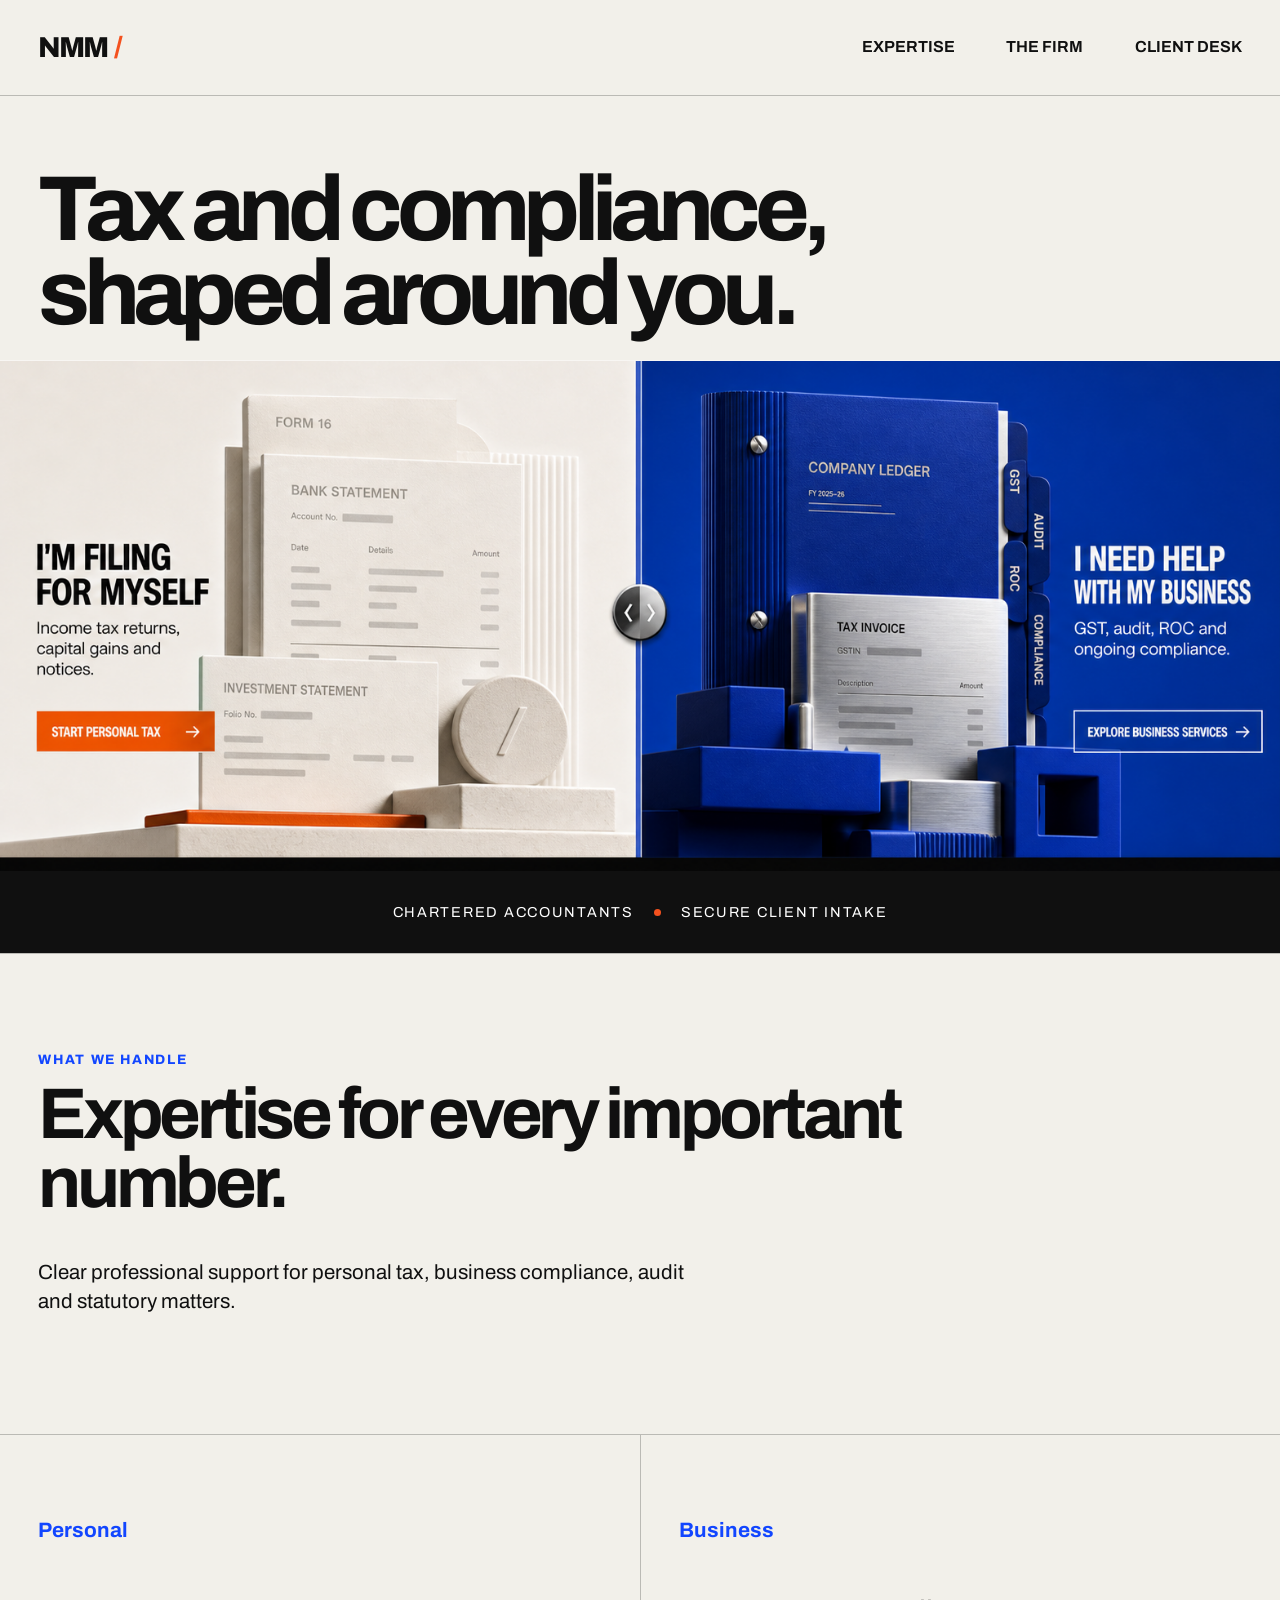
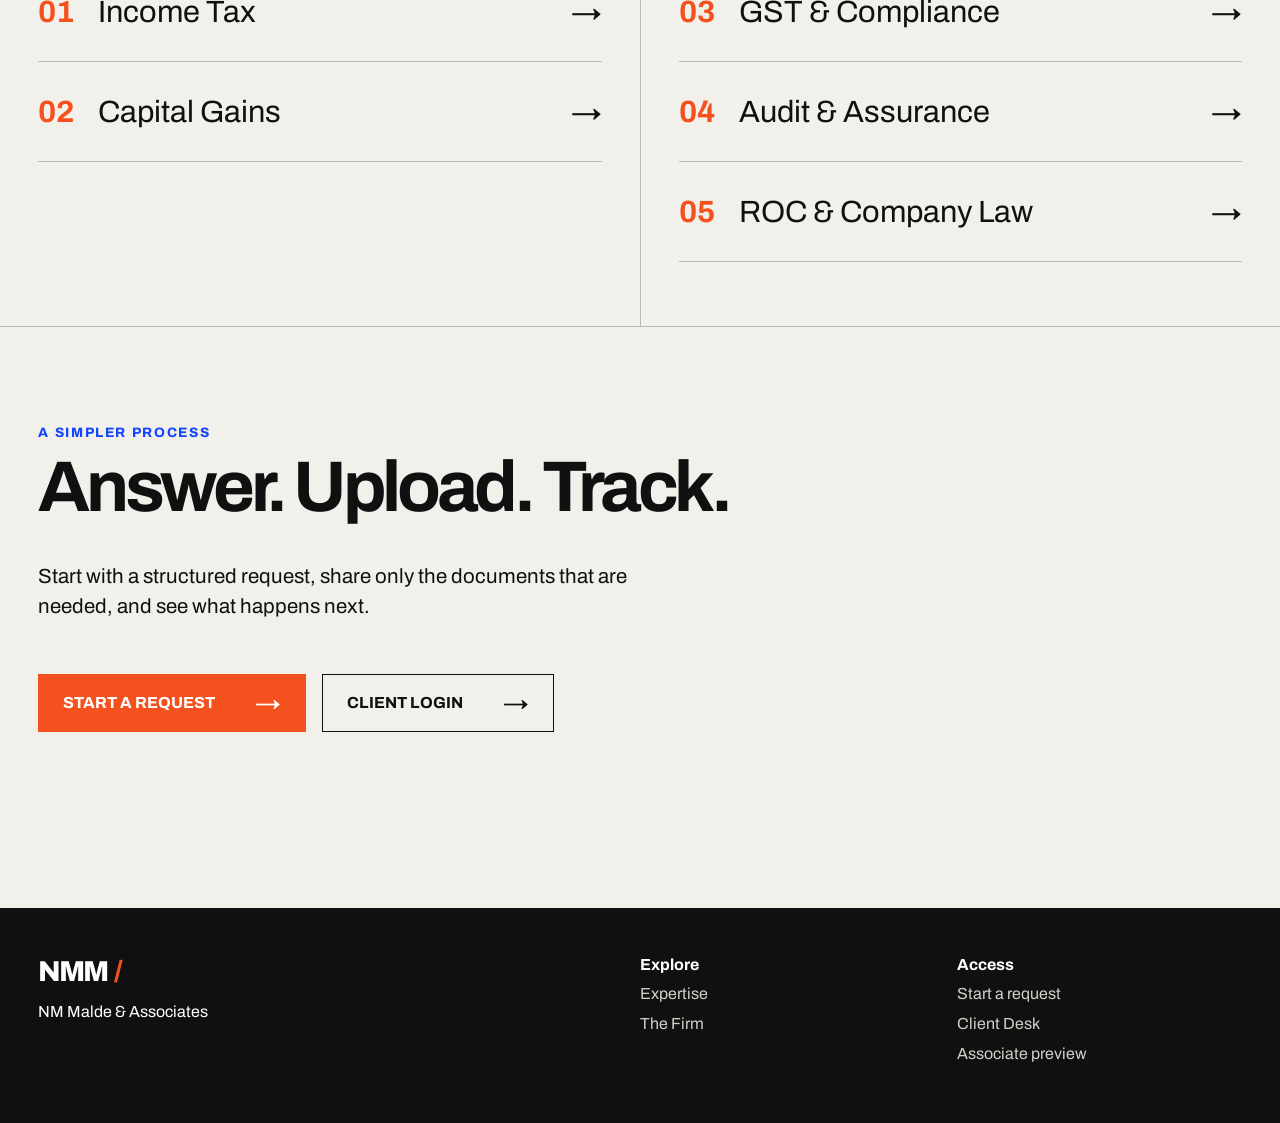
==== index.html @ 2789ce3d "Build NMM Associates preview site Committed-By-Agent: codex Co-authored-by: codex <noreply@openai.co" ====
<!doctype html>
<html lang="en">
<head>
  <meta charset="utf-8">
  <meta name="viewport" content="width=device-width,initial-scale=1">
  <meta name="description" content="NM Malde & Associates — tax, audit and compliance support with a secure client desk.">
  <title>NM Malde & Associates</title>
  <link rel="stylesheet" href="styles.css">
</head>
<body>
  <main class="shell">
    <header class="site-header">
      <a class="brand" href="index.html" aria-label="NM Malde and Associates home">NMM <span>/</span></a>
      <button class="menu-button" aria-expanded="false" aria-label="Open navigation">MENU</button>
      <nav class="nav" aria-label="Main navigation">
        <a href="expertise.html">EXPERTISE</a><a href="firm.html">THE FIRM</a><a href="client-desk.html">CLIENT DESK</a>
      </nav>
    </header>
    <section class="hero-copy">
      <h1 class="display">Tax and compliance,<br>shaped around you.</h1>
    </section>
    <div class="hero-art" aria-label="Choose personal tax or business services">
      <img src="assets/nmm-home-concept.png" alt="Personal tax documents and a business compliance ledger">
      <a class="hero-hotspot personal" href="request.html?for=personal" aria-label="Start personal tax request"></a>
      <a class="hero-hotspot business" href="expertise.html#business" aria-label="Explore business services"></a>
    </div>
    <div class="trust-strip"><span>Chartered Accountants</span><span class="trust-dot"></span><span>Secure client intake</span></div>
    <section class="section">
      <span class="section-kicker">What we handle</span>
      <h2 class="section-title">Expertise for every important number.</h2>
      <p class="intro">Clear professional support for personal tax, business compliance, audit and statutory matters.</p>
    </section>
    <section class="home-services">
      <div class="service-group"><h3>Personal</h3>
        <a class="service-link" href="income-tax.html"><span class="num">01</span><span>Income Tax</span><span>→</span></a>
        <a class="service-link" href="income-tax.html#capital-gains"><span class="num">02</span><span>Capital Gains</span><span>→</span></a>
      </div>
      <div class="service-group" id="business"><h3>Business</h3>
        <a class="service-link" href="expertise.html#business"><span class="num">03</span><span>GST & Compliance</span><span>→</span></a>
        <a class="service-link" href="expertise.html#business"><span class="num">04</span><span>Audit & Assurance</span><span>→</span></a>
        <a class="service-link" href="expertise.html#business"><span class="num">05</span><span>ROC & Company Law</span><span>→</span></a>
      </div>
    </section>
    <section class="section">
      <span class="section-kicker">A simpler process</span>
      <h2 class="section-title">Answer. Upload. Track.</h2>
      <p class="intro">Start with a structured request, share only the documents that are needed, and see what happens next.</p>
      <div class="actions"><a class="cta" href="request.html">Start a request <span class="arrow">→</span></a><a class="cta-outline" href="client-desk.html">Client login <span class="arrow">→</span></a></div>
    </section>
    <footer class="footer">
      <div><div class="brand">NMM <span>/</span></div><p>NM Malde & Associates</p></div>
      <div><strong>Explore</strong><a href="expertise.html">Expertise</a><a href="firm.html">The Firm</a></div>
      <div><strong>Access</strong><a href="request.html">Start a request</a><a href="client-desk.html">Client Desk</a><a href="associate.html">Associate preview</a></div>
    </footer>
  </main>
  <script src="script.js"></script>
</body>
</html>
---- styles.css ----
@import url('https://fonts.googleapis.com/css2?family=Archivo:wdth,wght@75..125,100..900&display=swap');

:root {
  --paper: #f2f0ea;
  --ink: #101010;
  --blue: #1246ff;
  --orange: #f4511e;
  --muted: #706f6b;
  --line: rgba(16, 16, 16, 0.24);
  --green: #168a53;
  --max: 1536px;
}

* { box-sizing: border-box; }
html { scroll-behavior: smooth; }
body {
  margin: 0;
  background: var(--paper);
  color: var(--ink);
  font-family: "Archivo", "Helvetica Neue", Arial, sans-serif;
  font-variation-settings: "wdth" 100;
}
a { color: inherit; text-decoration: none; }
button, input, textarea, select { font: inherit; }
button, a { -webkit-tap-highlight-color: transparent; }

.shell { width: min(100%, var(--max)); margin: 0 auto; }
.site-header {
  height: 96px;
  display: flex;
  align-items: center;
  justify-content: space-between;
  padding: 0 3%;
  border-bottom: 1px solid var(--line);
}
.brand {
  font-size: clamp(1.5rem, 2.25vw, 2.25rem);
  font-weight: 800;
  letter-spacing: -0.07em;
}
.brand span { color: var(--orange); margin-left: .12em; }
.nav { display: flex; align-items: center; gap: clamp(1.4rem, 4vw, 4rem); font-weight: 650; }
.nav a { padding: .5rem 0; border-bottom: 3px solid transparent; }
.nav a:hover, .nav a[aria-current="page"] { color: var(--orange); border-color: var(--orange); }
.menu-button { display: none; background: none; border: 0; font-weight: 750; }

.hero-copy { padding: 4.5rem 3% 1.5rem; }
.display {
  margin: 0;
  font-size: clamp(3.4rem, 7.2vw, 7rem);
  line-height: .91;
  letter-spacing: -.072em;
  font-weight: 730;
  max-width: 1180px;
}
.hero-art {
  position: relative;
  width: 100%;
  aspect-ratio: 1536 / 614;
  overflow: hidden;
  border-top: 1px solid rgba(255,255,255,.6);
  background: #eeeae2;
}
.hero-art img { position: absolute; width: 100%; height: auto; top: -50.45%; left: 0; }
.hero-hotspot { position: absolute; z-index: 2; top: 0; bottom: 0; width: 50%; }
.hero-hotspot.personal { left: 0; }
.hero-hotspot.business { right: 0; }
.hero-hotspot:focus-visible { outline: 5px solid var(--orange); outline-offset: -8px; }
.trust-strip {
  min-height: 82px;
  background: var(--ink);
  color: white;
  display: flex;
  align-items: center;
  justify-content: center;
  gap: 1.25rem;
  padding: 1rem 3%;
  letter-spacing: .12em;
  text-transform: uppercase;
  font-size: .9rem;
}
.trust-dot { width: 7px; height: 7px; border-radius: 50%; background: var(--orange); }

.section { padding: 6rem 3%; border-top: 1px solid var(--line); }
.section-kicker { color: var(--blue); font-size: .85rem; letter-spacing: .12em; text-transform: uppercase; font-weight: 750; }
.section-title {
  font-size: clamp(2.75rem, 5.6vw, 5.8rem);
  line-height: .96;
  letter-spacing: -.06em;
  margin: .8rem 0 2.5rem;
  max-width: 1000px;
}
.intro { font-size: clamp(1.1rem, 1.6vw, 1.45rem); line-height: 1.45; max-width: 650px; }
.cta, .cta-outline {
  min-height: 58px;
  display: inline-flex;
  align-items: center;
  justify-content: space-between;
  gap: 2.5rem;
  padding: 0 1.5rem;
  border: 1px solid var(--ink);
  font-weight: 720;
  text-transform: uppercase;
  cursor: pointer;
  background: transparent;
}
.cta { color: white; background: var(--orange); border-color: var(--orange); }
.cta.blue { background: var(--blue); border-color: var(--blue); }
.cta:hover, .cta-outline:hover { transform: translateY(-2px); box-shadow: 0 5px 0 var(--ink); }
.arrow { font-size: 1.6em; font-weight: 400; }

.home-services { display: grid; grid-template-columns: 1fr 1fr; border-top: 1px solid var(--line); }
.service-group { padding: 4rem 3vw; }
.service-group + .service-group { border-left: 1px solid var(--line); }
.service-group h3 { color: var(--blue); font-size: 1.3rem; }
.service-link {
  display: grid;
  grid-template-columns: 60px 1fr auto;
  align-items: center;
  min-height: 100px;
  border-bottom: 1px solid var(--line);
  font-size: clamp(1.3rem, 2.4vw, 2.35rem);
}
.service-link .num { color: var(--orange); font-weight: 700; }
.service-link:hover { color: var(--blue); padding-left: .4rem; }

.page-main { padding: 4.5rem 3% 0; }
.page-heading {
  margin: 0 0 3.5rem;
  font-size: clamp(3.2rem, 6.2vw, 6rem);
  line-height: .94;
  letter-spacing: -.065em;
  max-width: 1050px;
}
.split { display: grid; grid-template-columns: 1fr 1fr; border-top: 1px solid var(--line); }
.split > * { padding: 3.3rem 3%; }
.split > * + * { border-left: 1px solid var(--line); }
.split h2 { color: var(--blue); font-size: 1.4rem; }
.page-service-row {
  min-height: 118px;
  display: grid;
  grid-template-columns: 72px 1fr auto;
  align-items: center;
  border-bottom: 1px solid var(--line);
  font-size: clamp(1.25rem, 2.1vw, 2rem);
}
.page-service-row .num { color: var(--orange); font-weight: 700; }
.page-service-row .view { color: var(--blue); font-size: .9rem; font-weight: 700; }

.detail-grid { display: grid; grid-template-columns: 2fr 1fr; border-top: 1px solid var(--line); }
.detail-copy { padding: 4rem 3%; }
.detail-copy .section-title { margin-top: 1.2rem; }
.detail-for { border-left: 1px solid var(--line); padding: 4rem 3vw; }
.detail-for strong { display: block; border-bottom: 1px solid var(--line); padding: 0 0 1.5rem; }
.detail-for span { display: block; padding: 2rem 0; border-bottom: 1px solid var(--line); font-weight: 620; }
.process { display: grid; grid-template-columns: repeat(4, 1fr); border-top: 1px solid var(--line); }
.process article { min-height: 250px; padding: 3rem; border-right: 1px solid var(--line); }
.process article:last-child { border-right: 0; }
.process b { color: var(--blue); display: block; font-size: clamp(3rem, 5vw, 5rem); font-weight: 400; margin-bottom: 3rem; }

.firm-statement { border-bottom: 1px solid var(--line); padding-bottom: 2rem; }
.approach-grid { display: grid; grid-template-columns: repeat(3, 1fr); border-bottom: 1px solid var(--line); }
.approach-grid article { padding: 2.4rem 2%; border-right: 1px solid var(--line); }
.approach-grid article:last-child { border-right: 0; }
.approach-grid b { color: var(--blue); }
.partner-row { display: grid; grid-template-columns: 100px 1.2fr .8fr auto; align-items: center; min-height: 92px; border-bottom: 1px solid var(--line); }
.partner-row b:first-child { color: var(--blue); }
.partner-row strong { font-size: 1.35rem; }
.actions { display: flex; gap: 1rem; padding: 2rem 0 5rem; flex-wrap: wrap; }

.form-layout { display: grid; grid-template-columns: 30% 70%; min-height: calc(100vh - 96px); }
.form-progress { border-right: 1px solid var(--line); padding: 4rem 10%; }
.form-progress h1 { font-size: 1rem; color: var(--blue); letter-spacing: .12em; }
.form-step { display: grid; grid-template-columns: 70px 1fr; padding: 1.7rem 0; border-bottom: 1px solid var(--line); color: var(--muted); }
.form-step.active { color: var(--ink); font-weight: 700; }
.form-step.active .step-num { color: var(--orange); }
.request-form { padding: 4rem 8%; }
.request-form fieldset { border: 0; padding: 0; margin: 0; }
.request-form legend { font-size: clamp(2.2rem, 4vw, 4rem); line-height: 1; font-weight: 700; letter-spacing: -.05em; margin-bottom: 2rem; }
.option-grid { display: grid; grid-template-columns: 1fr 1fr; margin-bottom: 2.5rem; }
.option, .radio-row {
  position: relative; display: flex; align-items: center; gap: 1rem; min-height: 70px;
  padding: 1rem 1.5rem; border: 1px solid var(--line); cursor: pointer; font-weight: 650;
}
.option + .option { border-left: 0; }
.option input, .radio-row input { accent-color: var(--blue); width: 20px; height: 20px; }
.option:has(input:checked), .radio-row:has(input:checked) { border-color: var(--blue); background: rgba(18,70,255,.05); }
.radio-list { display: grid; margin-bottom: 2rem; }
.radio-row + .radio-row { border-top: 0; }
.privacy { color: var(--muted); font-size: .85rem; max-width: 430px; margin: 1.25rem 0; }
.text-fields { display: grid; gap: 1.2rem; }
.field { display: grid; gap: .5rem; }
.field input, .field textarea { min-height: 58px; border: 1px solid var(--line); background: transparent; padding: 1rem; }
.field textarea { min-height: 130px; }
.form-panel[hidden] { display: none; }
.form-nav { display: flex; gap: 1rem; margin-top: 2rem; }
.success { border-top: 6px solid var(--green); padding-top: 2rem; }

.portal { min-height: 100vh; display: grid; grid-template-columns: 42% 58%; }
.portal-intro { background: var(--blue); color: white; padding: 4rem 7%; display: flex; flex-direction: column; }
.portal-intro h1 { font-size: clamp(3rem, 5vw, 5.5rem); line-height: .94; letter-spacing: -.06em; margin: auto 0 2rem; }
.portal-points { margin-top: auto; }
.portal-points span { display: block; padding: 1rem 0; border-top: 1px solid rgba(255,255,255,.4); }
.login { padding: 5rem 10%; display: flex; flex-direction: column; justify-content: center; }
.login h2 { font-size: clamp(2.5rem, 4vw, 4.5rem); margin: 0 0 3rem; }
.login .field { margin-bottom: 1.4rem; }
.login-meta { display: flex; justify-content: space-between; margin: .5rem 0 2.5rem; font-size: .9rem; }
.demo-note { margin-top: 1.5rem; color: var(--muted); font-size: .9rem; }

.app { min-height: 100vh; display: grid; grid-template-columns: 250px 1fr; }
.sidebar { background: var(--ink); color: white; padding: 2.5rem 2rem; display: flex; flex-direction: column; }
.sidebar .brand { margin-bottom: 3rem; }
.sidebar a { padding: 1.25rem 0; border-top: 1px solid rgba(255,255,255,.2); }
.sidebar a.active { color: var(--orange); }
.sidebar .signout { margin-top: auto; }
.workspace { padding: 4rem 4%; }
.workspace h1 { font-size: clamp(3rem, 5vw, 5.2rem); line-height: .95; letter-spacing: -.055em; margin: 0 0 2.5rem; }
.engagement { border-top: 1px solid var(--line); }
.engagement-head { display: flex; justify-content: space-between; padding: 2rem 0; align-items: end; }
.engagement-head h2 { font-size: 2.2rem; margin: 0; }
.percent { color: var(--blue); font-size: 2.6rem; font-weight: 700; }
.status-rail { display: grid; grid-template-columns: repeat(4, 1fr); }
.status-rail span { padding: 1rem 0; border-top: 5px solid #c8c6c0; font-weight: 650; }
.status-rail span.done { border-color: var(--blue); color: var(--blue); }
.next-grid { display: grid; grid-template-columns: 1.5fr 1fr; border-top: 1px solid var(--line); margin-top: 3rem; }
.next-grid > div { padding: 2.5rem 0; }
.next-grid > div + div { padding-left: 3rem; border-left: 1px solid var(--line); }
.next-grid h3 { color: var(--orange); font-size: .9rem; }
.next-grid p { font-size: 1.6rem; }
.counts { display: flex; justify-content: space-between; gap: 1rem; }
.counts b { font-size: 2rem; display: block; color: var(--blue); }
.activity { border-top: 1px solid var(--line); padding-top: 2rem; }
.activity-row { display: flex; justify-content: space-between; padding: 1rem 0; border-bottom: 1px solid var(--line); }

.associate-grid { display: grid; grid-template-columns: repeat(3, 1fr) auto; border: 1px solid var(--line); }
.metric { padding: 2rem; border-right: 1px solid var(--line); }
.metric b { display: block; color: var(--blue); font-size: 4rem; font-weight: 450; }
.queue { margin-top: 2.5rem; border: 1px solid var(--line); }
.queue h2 { padding: 1.5rem 2rem; margin: 0; }
.queue-row { display: grid; grid-template-columns: 1.5fr 1.4fr .8fr 1fr 1.4fr; gap: 1rem; padding: 1.5rem 2rem; border-top: 1px solid var(--line); align-items: center; }
.queue-row.header { font-size: .78rem; text-transform: uppercase; color: var(--muted); }
.queue-row.alert { border-left: 5px solid var(--orange); }
.queue-row.active { border-left: 5px solid var(--blue); }
.orange { color: var(--orange); }
.blue-text { color: var(--blue); }

.footer { background: var(--ink); color: white; padding: 3rem 3%; display: grid; grid-template-columns: 2fr 1fr 1fr; gap: 2rem; }
.footer a { display: block; margin: .8rem 0; color: #d3d0c9; }
.footer .brand { color: white; }

@media (max-width: 820px) {
  .site-header { height: 74px; }
  .menu-button { display: block; }
  .nav { display: none; position: absolute; z-index: 10; top: 74px; left: 0; right: 0; background: var(--paper); padding: 1.5rem 5%; border-bottom: 1px solid var(--line); flex-direction: column; align-items: flex-start; }
  .nav.open { display: flex; }
  .hero-copy { padding-top: 3rem; }
  .hero-art { aspect-ratio: auto; height: 58vw; min-height: 300px; }
  .hero-art img { width: 150%; left: -25%; top: -52%; }
  .home-services, .split, .detail-grid, .form-layout, .portal { grid-template-columns: 1fr; }
  .service-group + .service-group, .split > * + *, .detail-for { border-left: 0; border-top: 1px solid var(--line); }
  .process { grid-template-columns: 1fr 1fr; }
  .process article { min-height: 190px; }
  .approach-grid { grid-template-columns: 1fr; }
  .approach-grid article { border-right: 0; border-bottom: 1px solid var(--line); }
  .partner-row { grid-template-columns: 55px 1fr auto; }
  .partner-row span { display: none; }
  .form-progress { display: none; }
  .request-form { padding: 3rem 5%; }
  .portal-intro { min-height: 300px; }
  .portal-intro h1 { margin-top: 4rem; }
  .portal-points { display: none; }
  .login { padding: 3rem 7%; }
  .app { grid-template-columns: 1fr; }
  .sidebar { flex-direction: row; align-items: center; gap: 1rem; overflow-x: auto; padding: 1rem 5%; }
  .sidebar .brand { margin: 0 1rem 0 0; flex: 0 0 auto; }
  .sidebar a { border: 0; padding: .8rem; flex: 0 0 auto; }
  .sidebar .signout { margin: 0; }
  .workspace { padding: 3rem 5%; }
  .next-grid { grid-template-columns: 1fr; }
  .next-grid > div + div { border-left: 0; border-top: 1px solid var(--line); padding-left: 0; }
  .associate-grid { grid-template-columns: 1fr 1fr; }
  .metric:nth-child(2) { border-right: 0; }
  .associate-grid .cta { grid-column: 1 / -1; }
  .queue { overflow-x: auto; }
  .queue-row { min-width: 850px; }
  .footer { grid-template-columns: 1fr; }
}

@media (max-width: 520px) {
  .display { font-size: 3.25rem; }
  .hero-art { height: 84vw; }
  .hero-art img { width: 210%; left: -55%; top: -50.5%; }
  .trust-strip { font-size: .7rem; }
  .service-link, .page-service-row { grid-template-columns: 48px 1fr auto; }
  .process { grid-template-columns: 1fr; }
  .option-grid { grid-template-columns: 1fr; }
  .option + .option { border-left: 1px solid var(--line); border-top: 0; }
  .status-rail { grid-template-columns: 1fr 1fr; }
  .associate-grid { grid-template-columns: 1fr; }
  .metric { border-right: 0; border-bottom: 1px solid var(--line); }
}

@media (prefers-reduced-motion: no-preference) {
  a, button, .service-link { transition: .2s ease; }
}
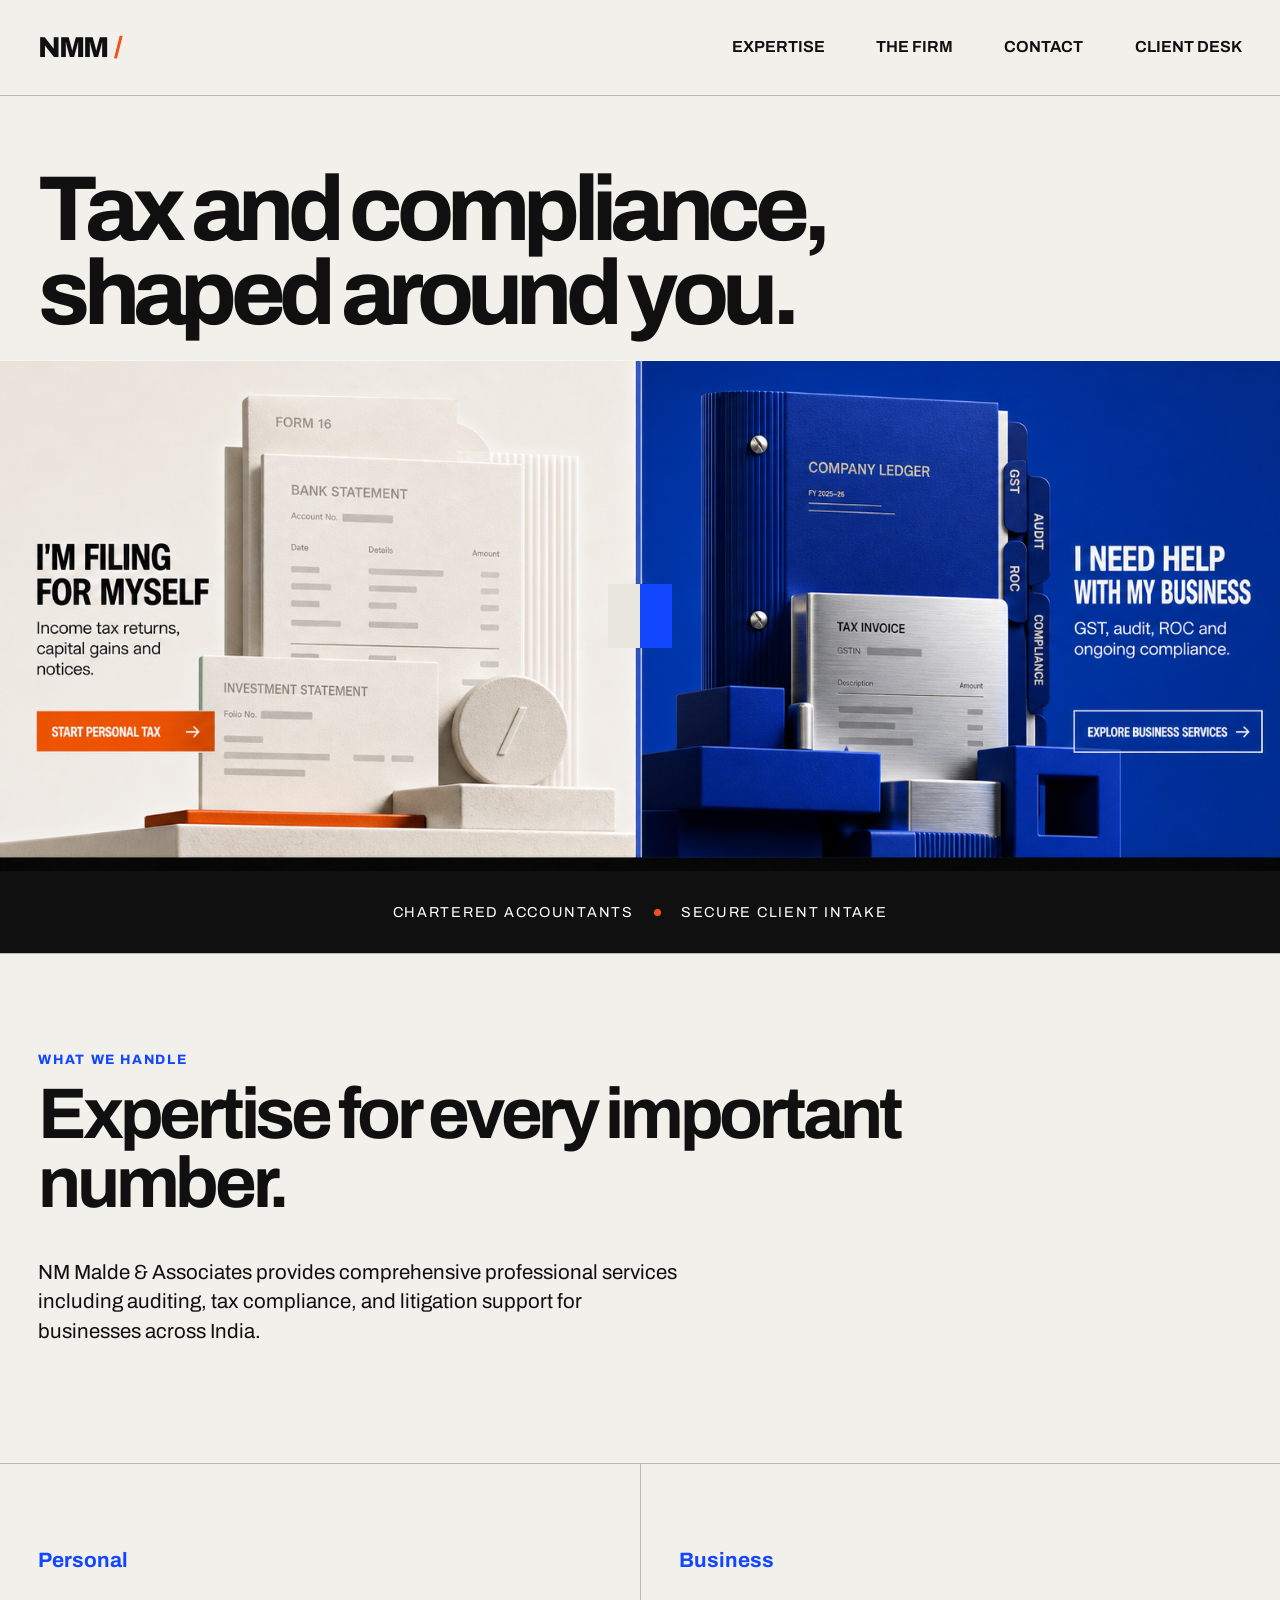
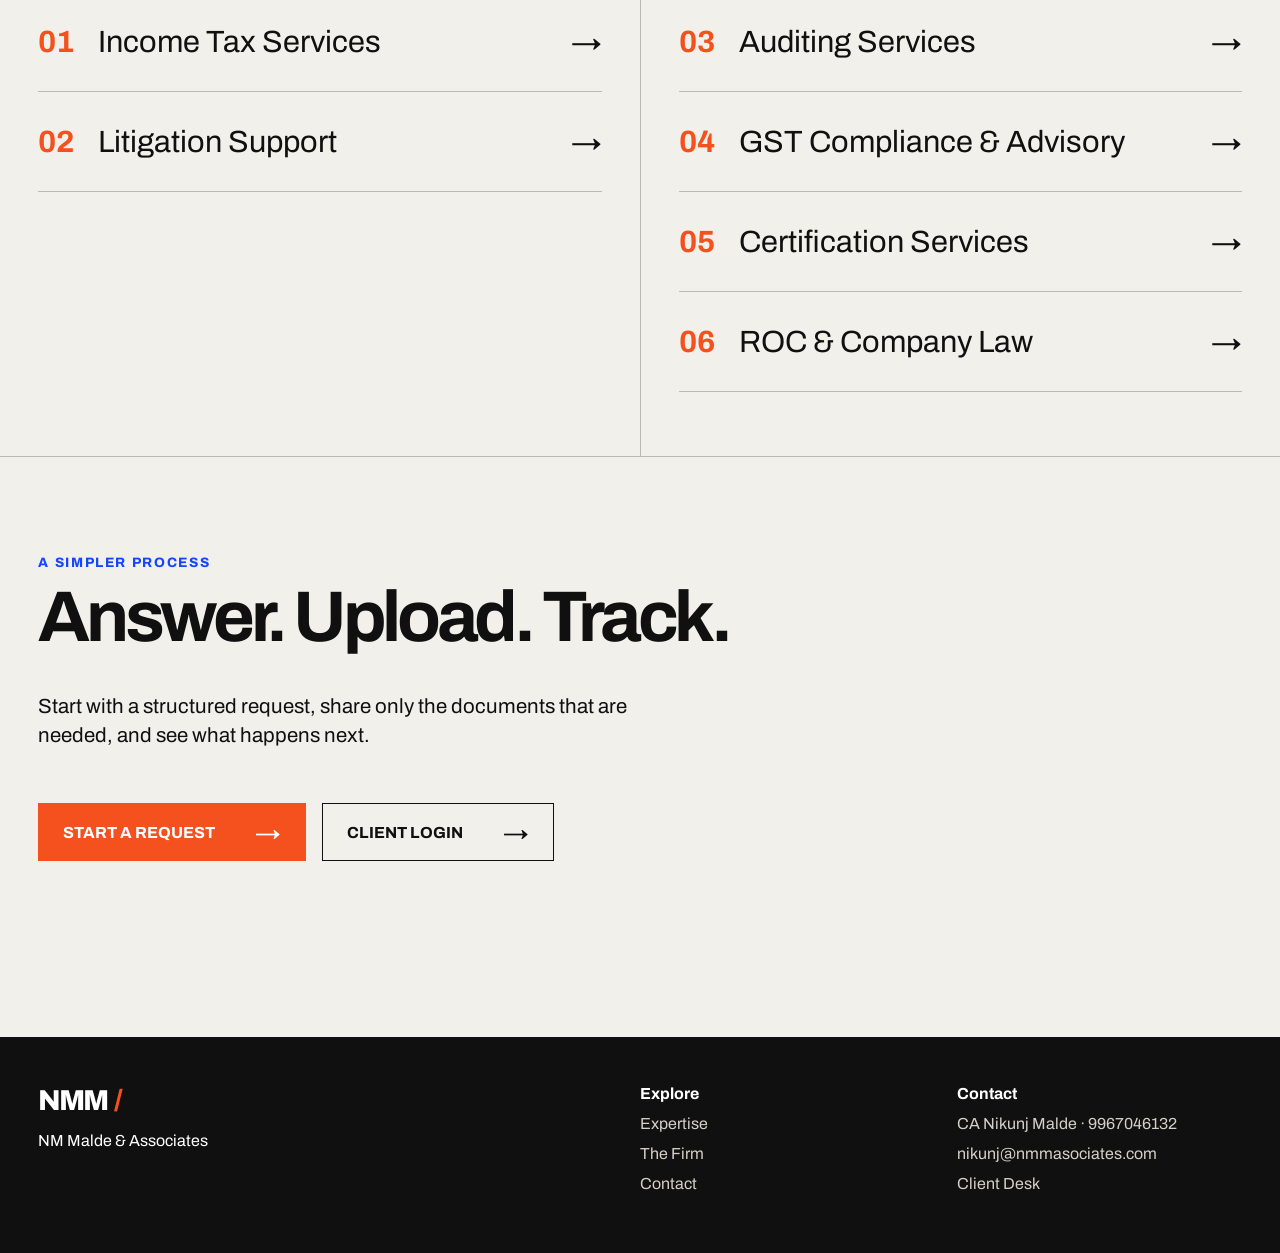
==== commit 479407f8: "Restore complete firm and contact information Committed-By-Agent: codex Co-authored-by: codex <norep" ====
--- a/index.html
+++ b/index.html
@@ -13,7 +13,7 @@
       <a class="brand" href="index.html" aria-label="NM Malde and Associates home">NMM <span>/</span></a>
       <button class="menu-button" aria-expanded="false" aria-label="Open navigation">MENU</button>
       <nav class="nav" aria-label="Main navigation">
-        <a href="expertise.html">EXPERTISE</a><a href="firm.html">THE FIRM</a><a href="client-desk.html">CLIENT DESK</a>
+        <a href="expertise.html">EXPERTISE</a><a href="firm.html">THE FIRM</a><a href="contact.html">CONTACT</a><a href="client-desk.html">CLIENT DESK</a>
       </nav>
     </header>
     <section class="hero-copy">
@@ -21,6 +21,7 @@
     </section>
     <div class="hero-art" aria-label="Choose personal tax or business services">
       <img src="assets/nmm-home-concept.png" alt="Personal tax documents and a business compliance ledger">
+      <span class="hero-divider-mask" aria-hidden="true"><span></span><span></span></span>
       <a class="hero-hotspot personal" href="request.html?for=personal" aria-label="Start personal tax request"></a>
       <a class="hero-hotspot business" href="expertise.html#business" aria-label="Explore business services"></a>
     </div>
@@ -28,17 +29,18 @@
     <section class="section">
       <span class="section-kicker">What we handle</span>
       <h2 class="section-title">Expertise for every important number.</h2>
-      <p class="intro">Clear professional support for personal tax, business compliance, audit and statutory matters.</p>
+      <p class="intro">NM Malde & Associates provides comprehensive professional services including auditing, tax compliance, and litigation support for businesses across India.</p>
     </section>
     <section class="home-services">
       <div class="service-group"><h3>Personal</h3>
-        <a class="service-link" href="income-tax.html"><span class="num">01</span><span>Income Tax</span><span>→</span></a>
-        <a class="service-link" href="income-tax.html#capital-gains"><span class="num">02</span><span>Capital Gains</span><span>→</span></a>
+        <a class="service-link" href="income-tax.html"><span class="num">01</span><span>Income Tax Services</span><span>→</span></a>
+        <a class="service-link" href="expertise.html#litigation"><span class="num">02</span><span>Litigation Support</span><span>→</span></a>
       </div>
       <div class="service-group" id="business"><h3>Business</h3>
-        <a class="service-link" href="expertise.html#business"><span class="num">03</span><span>GST & Compliance</span><span>→</span></a>
-        <a class="service-link" href="expertise.html#business"><span class="num">04</span><span>Audit & Assurance</span><span>→</span></a>
-        <a class="service-link" href="expertise.html#business"><span class="num">05</span><span>ROC & Company Law</span><span>→</span></a>
+        <a class="service-link" href="expertise.html#auditing"><span class="num">03</span><span>Auditing Services</span><span>→</span></a>
+        <a class="service-link" href="expertise.html#gst"><span class="num">04</span><span>GST Compliance & Advisory</span><span>→</span></a>
+        <a class="service-link" href="expertise.html#certification"><span class="num">05</span><span>Certification Services</span><span>→</span></a>
+        <a class="service-link" href="expertise.html#roc"><span class="num">06</span><span>ROC & Company Law</span><span>→</span></a>
       </div>
     </section>
     <section class="section">
@@ -49,8 +51,8 @@
     </section>
     <footer class="footer">
       <div><div class="brand">NMM <span>/</span></div><p>NM Malde & Associates</p></div>
-      <div><strong>Explore</strong><a href="expertise.html">Expertise</a><a href="firm.html">The Firm</a></div>
-      <div><strong>Access</strong><a href="request.html">Start a request</a><a href="client-desk.html">Client Desk</a><a href="associate.html">Associate preview</a></div>
+      <div><strong>Explore</strong><a href="expertise.html">Expertise</a><a href="firm.html">The Firm</a><a href="contact.html">Contact</a></div>
+      <div><strong>Contact</strong><a href="tel:+919967046132">CA Nikunj Malde · 9967046132</a><a href="mailto:nikunj@nmmasociates.com">nikunj@nmmasociates.com</a><a href="client-desk.html">Client Desk</a></div>
     </footer>
   </main>
   <script src="script.js"></script>
--- a/styles.css
+++ b/styles.css
@@ -66,6 +66,20 @@
 .hero-hotspot.personal { left: 0; }
 .hero-hotspot.business { right: 0; }
 .hero-hotspot:focus-visible { outline: 5px solid var(--orange); outline-offset: -8px; }
+.hero-divider-mask {
+  position: absolute;
+  z-index: 3;
+  left: 50%;
+  top: 50%;
+  width: clamp(52px, 5vw, 76px);
+  height: clamp(52px, 5vw, 76px);
+  transform: translate(-50%, -50%);
+  display: grid;
+  grid-template-columns: 1fr 1fr;
+  pointer-events: none;
+}
+.hero-divider-mask span:first-child { background: #e9e6df; }
+.hero-divider-mask span:last-child { background: #1246ff; }
 .trust-strip {
   min-height: 82px;
   background: var(--ink);
@@ -146,6 +160,14 @@
 }
 .page-service-row .num { color: var(--orange); font-weight: 700; }
 .page-service-row .view { color: var(--blue); font-size: .9rem; font-weight: 700; }
+
+.catalog { border-top: 1px solid var(--line); }
+.catalog-item { display: grid; grid-template-columns: 110px 1fr 1.3fr; border-bottom: 1px solid var(--line); }
+.catalog-item > * { padding: 2.25rem 2vw; }
+.catalog-item .catalog-num { color: var(--orange); font-size: 1.4rem; font-weight: 720; }
+.catalog-item h2 { margin: 0; font-size: clamp(1.5rem, 2.7vw, 2.7rem); letter-spacing: -.04em; }
+.catalog-item ul { list-style: none; margin: 0; padding-left: 2vw; border-left: 1px solid var(--line); }
+.catalog-item li { padding: .45rem 0; color: #363633; }
 
 .detail-grid { display: grid; grid-template-columns: 2fr 1fr; border-top: 1px solid var(--line); }
 .detail-copy { padding: 4rem 3%; }
@@ -167,6 +189,18 @@
 .partner-row b:first-child { color: var(--blue); }
 .partner-row strong { font-size: 1.35rem; }
 .actions { display: flex; gap: 1rem; padding: 2rem 0 5rem; flex-wrap: wrap; }
+
+.contact-intro { display: grid; grid-template-columns: 1.5fr 1fr; gap: 4rem; align-items: end; }
+.contact-directory { border-top: 1px solid var(--line); margin-top: 4rem; }
+.contact-row { display: grid; grid-template-columns: 70px 1.2fr 1fr 1.3fr; align-items: center; min-height: 112px; border-bottom: 1px solid var(--line); }
+.contact-row .num { color: var(--orange); font-weight: 720; }
+.contact-row strong { font-size: clamp(1.25rem, 2.1vw, 2rem); }
+.contact-row a { color: var(--blue); }
+.contact-row a:hover { color: var(--orange); }
+.promise-grid { display: grid; grid-template-columns: repeat(4, 1fr); border-top: 1px solid var(--line); border-bottom: 1px solid var(--line); }
+.promise-grid article { min-height: 170px; padding: 2rem; border-right: 1px solid var(--line); }
+.promise-grid article:last-child { border-right: 0; }
+.promise-grid b { display: block; color: var(--blue); margin-bottom: 2.5rem; }
 
 .form-layout { display: grid; grid-template-columns: 30% 70%; min-height: calc(100vh - 96px); }
 .form-progress { border-right: 1px solid var(--line); padding: 4rem 10%; }
@@ -284,6 +318,14 @@
   .queue { overflow-x: auto; }
   .queue-row { min-width: 850px; }
   .footer { grid-template-columns: 1fr; }
+  .catalog-item { grid-template-columns: 60px 1fr; }
+  .catalog-item ul { grid-column: 1 / -1; border-left: 0; border-top: 1px solid var(--line); padding-left: 80px; }
+  .contact-intro { grid-template-columns: 1fr; gap: 1rem; }
+  .contact-row { grid-template-columns: 50px 1fr; padding: 1.3rem 0; }
+  .contact-row a { grid-column: 2; padding: .3rem 0; }
+  .promise-grid { grid-template-columns: 1fr 1fr; }
+  .promise-grid article:nth-child(2) { border-right: 0; }
+  .promise-grid article:nth-child(-n+2) { border-bottom: 1px solid var(--line); }
 }
 
 @media (max-width: 520px) {
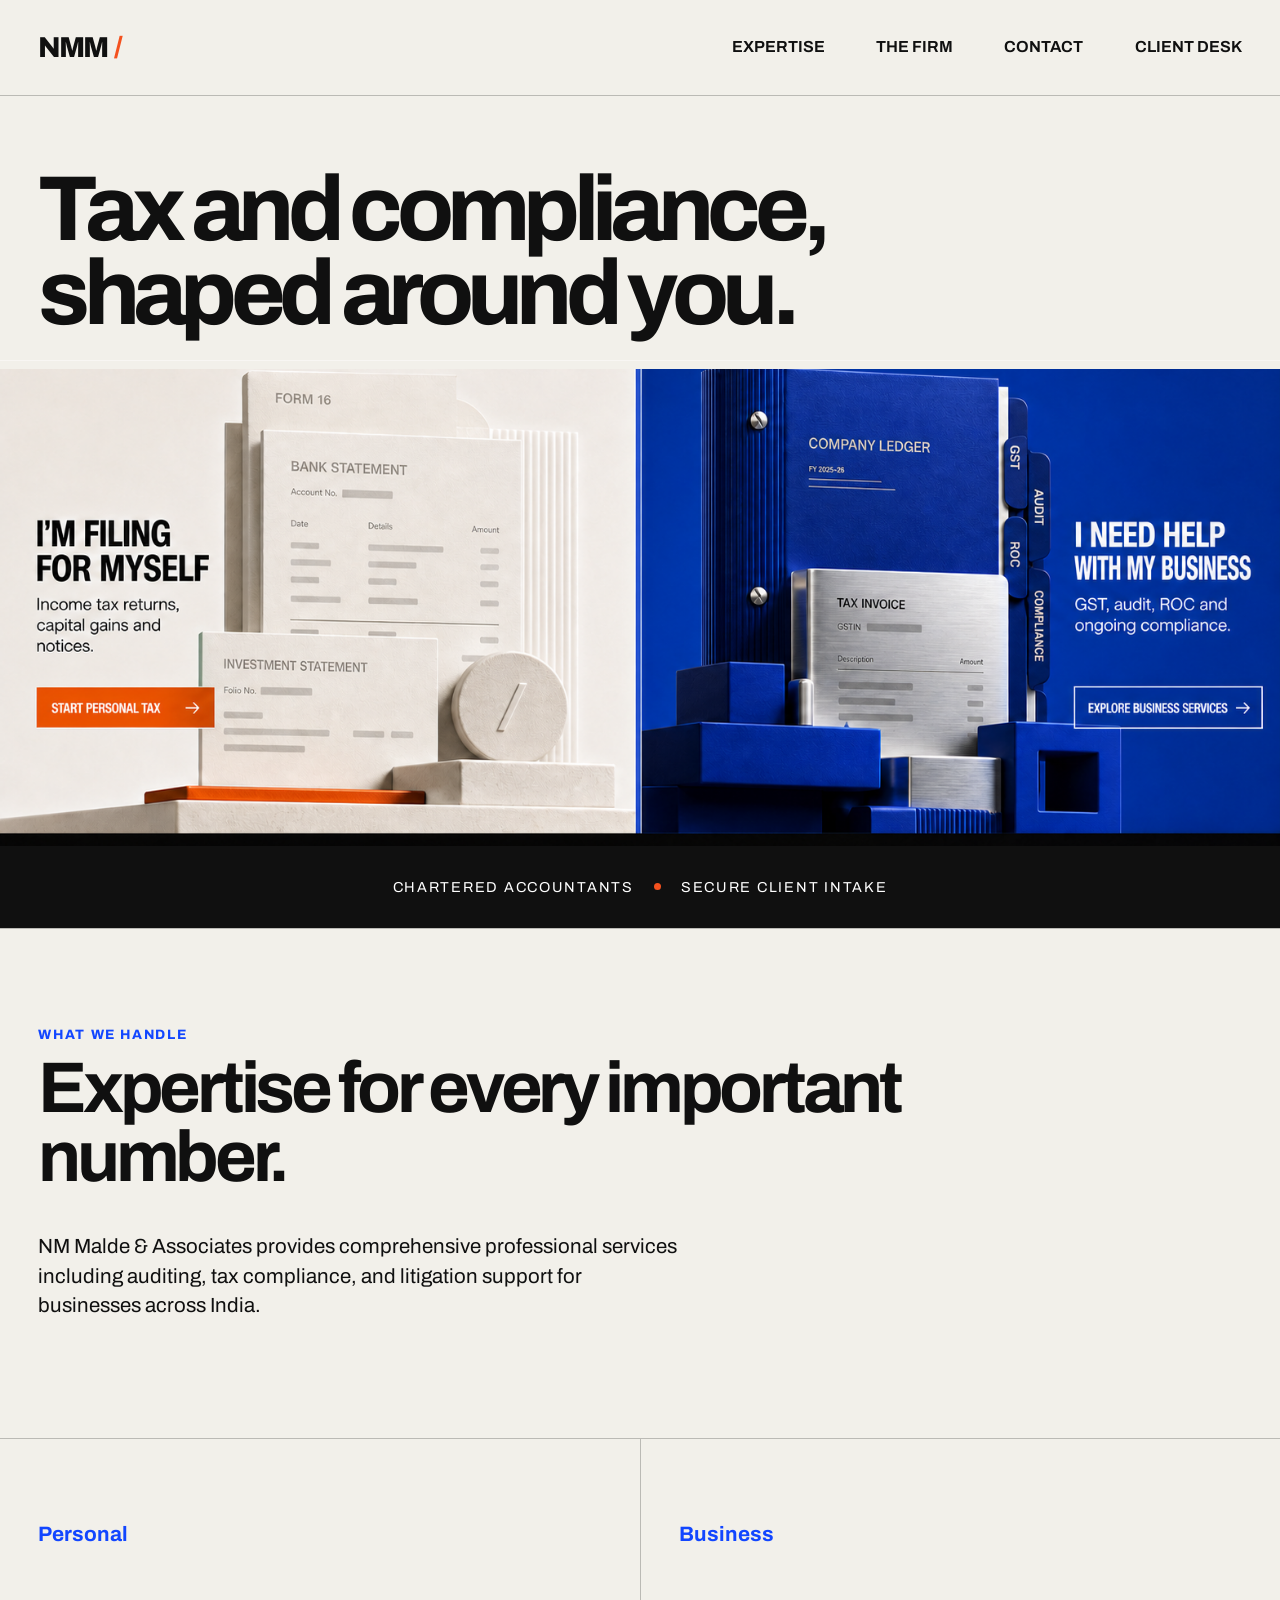
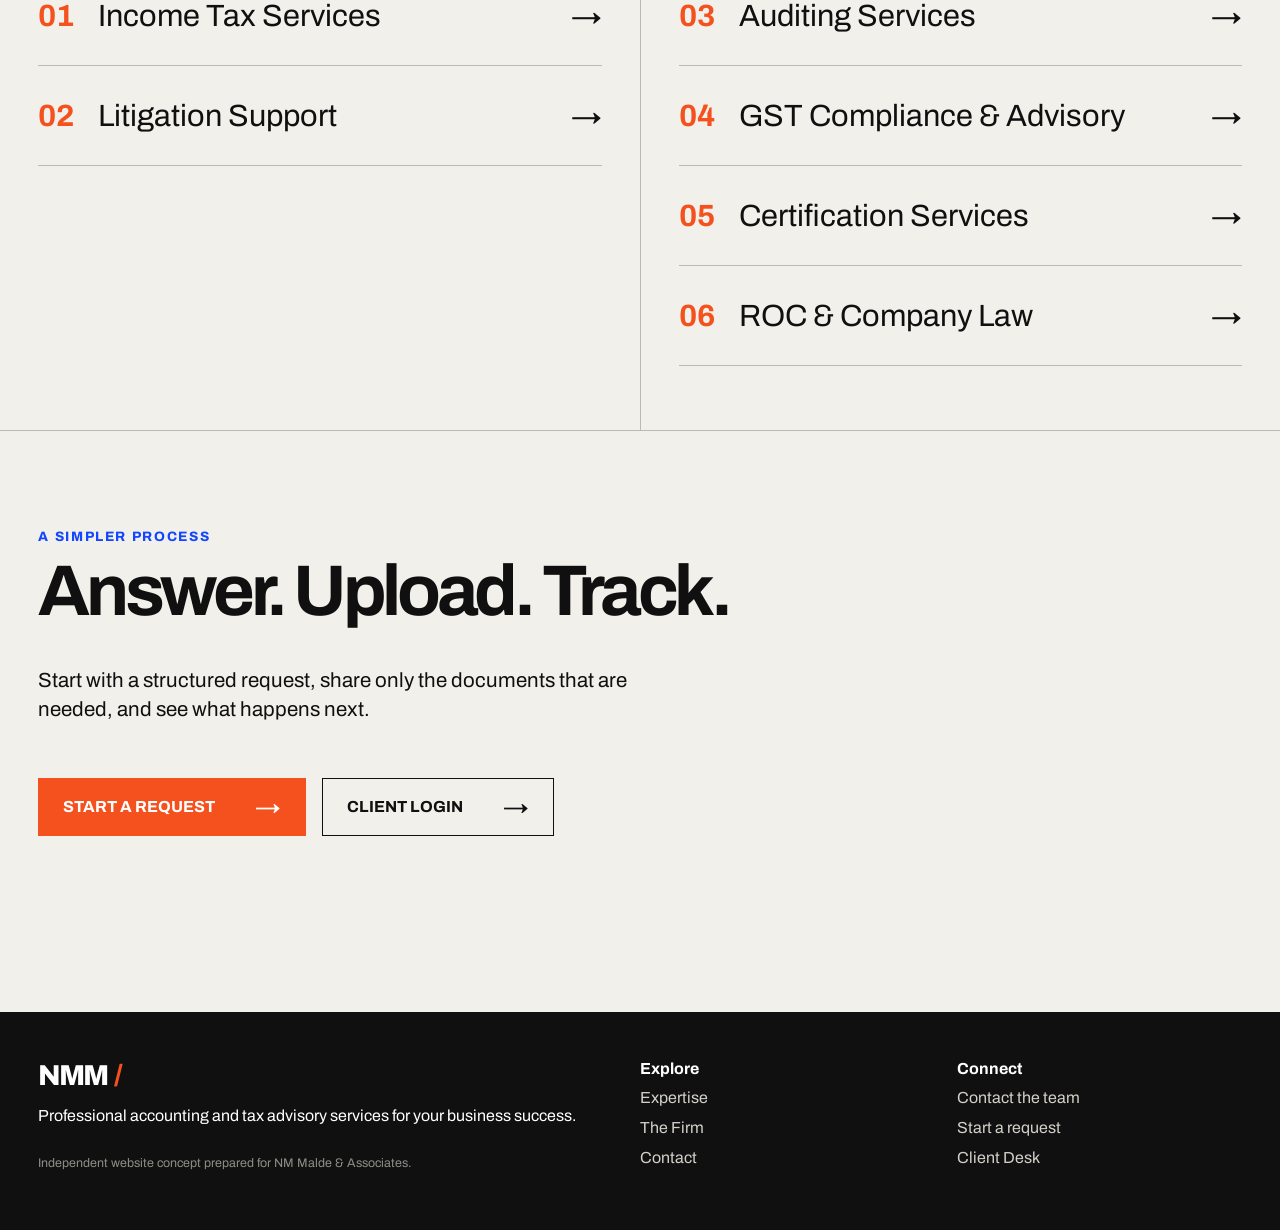
==== commit 980fd3c3: "Polish client preview and mobile experience Committed-By-Agent: codex Co-authored-by: codex <noreply" ====
--- a/index.html
+++ b/index.html
@@ -4,28 +4,31 @@
   <meta charset="utf-8">
   <meta name="viewport" content="width=device-width,initial-scale=1">
   <meta name="description" content="NM Malde & Associates — tax, audit and compliance support with a secure client desk.">
+  <meta name="robots" content="noindex,nofollow">
+  <meta name="theme-color" content="#f2f0ea">
+  <meta property="og:title" content="A better client experience for NM Malde & Associates">
+  <meta property="og:description" content="Website concept: clearer services, structured enquiries and one secure client desk.">
+  <meta property="og:type" content="website">
+  <meta property="og:url" content="https://jinit24.github.io/nmm-associates-preview/">
+  <meta property="og:image" content="https://jinit24.github.io/nmm-associates-preview/assets/nmm-home-concept-clean.png">
+  <meta property="og:image:width" content="1536">
+  <meta property="og:image:height" content="1024">
   <title>NM Malde & Associates</title>
   <link rel="stylesheet" href="styles.css">
 </head>
 <body>
   <main class="shell">
-    <header class="site-header">
-      <a class="brand" href="index.html" aria-label="NM Malde and Associates home">NMM <span>/</span></a>
-      <button class="menu-button" aria-expanded="false" aria-label="Open navigation">MENU</button>
-      <nav class="nav" aria-label="Main navigation">
-        <a href="expertise.html">EXPERTISE</a><a href="firm.html">THE FIRM</a><a href="contact.html">CONTACT</a><a href="client-desk.html">CLIENT DESK</a>
-      </nav>
-    </header>
+    <nmm-site-header></nmm-site-header>
     <section class="hero-copy">
-      <h1 class="display">Tax and compliance,<br>shaped around you.</h1>
+      <h1 class="display">Tax and compliance, <br>shaped around you.</h1>
     </section>
     <div class="hero-art" aria-label="Choose personal tax or business services">
-      <img src="assets/nmm-home-concept.png" alt="Personal tax documents and a business compliance ledger">
-      <span class="hero-divider-mask" aria-hidden="true"><span></span><span></span></span>
+      <img src="assets/nmm-home-concept-clean.png" alt="Personal tax documents and a business compliance ledger">
       <a class="hero-hotspot personal" href="request.html?for=personal" aria-label="Start personal tax request"></a>
       <a class="hero-hotspot business" href="expertise.html#business" aria-label="Explore business services"></a>
     </div>
     <div class="trust-strip"><span>Chartered Accountants</span><span class="trust-dot"></span><span>Secure client intake</span></div>
+    <div class="mobile-hero-actions"><a href="request.html?for=personal">Personal tax <span>→</span></a><a href="expertise.html#business">Business services <span>→</span></a></div>
     <section class="section">
       <span class="section-kicker">What we handle</span>
       <h2 class="section-title">Expertise for every important number.</h2>
@@ -49,12 +52,9 @@
       <p class="intro">Start with a structured request, share only the documents that are needed, and see what happens next.</p>
       <div class="actions"><a class="cta" href="request.html">Start a request <span class="arrow">→</span></a><a class="cta-outline" href="client-desk.html">Client login <span class="arrow">→</span></a></div>
     </section>
-    <footer class="footer">
-      <div><div class="brand">NMM <span>/</span></div><p>NM Malde & Associates</p></div>
-      <div><strong>Explore</strong><a href="expertise.html">Expertise</a><a href="firm.html">The Firm</a><a href="contact.html">Contact</a></div>
-      <div><strong>Contact</strong><a href="tel:+919967046132">CA Nikunj Malde · 9967046132</a><a href="mailto:nikunj@nmmasociates.com">nikunj@nmmasociates.com</a><a href="client-desk.html">Client Desk</a></div>
-    </footer>
+    <nmm-site-footer></nmm-site-footer>
   </main>
+  <script type="module" src="components.js"></script>
   <script src="script.js"></script>
 </body>
 </html>
--- a/styles.css
+++ b/styles.css
@@ -13,6 +13,7 @@
 
 * { box-sizing: border-box; }
 html { scroll-behavior: smooth; }
+nmm-site-header, nmm-site-footer, nmm-service-catalog, nmm-firm-people, nmm-app-sidebar { display: contents; }
 body {
   margin: 0;
   background: var(--paper);
@@ -56,30 +57,17 @@
 .hero-art {
   position: relative;
   width: 100%;
-  aspect-ratio: 1536 / 614;
+  aspect-ratio: 1536 / 583;
   overflow: hidden;
   border-top: 1px solid rgba(255,255,255,.6);
   background: #eeeae2;
 }
-.hero-art img { position: absolute; width: 100%; height: auto; top: -50.45%; left: 0; }
+.hero-art img { position: absolute; width: 100%; height: auto; top: -58.32%; left: 0; }
+.hero-art::before { content: ""; position: absolute; z-index: 3; inset: 0 0 auto; height: 8px; background: var(--paper); pointer-events: none; }
 .hero-hotspot { position: absolute; z-index: 2; top: 0; bottom: 0; width: 50%; }
 .hero-hotspot.personal { left: 0; }
 .hero-hotspot.business { right: 0; }
 .hero-hotspot:focus-visible { outline: 5px solid var(--orange); outline-offset: -8px; }
-.hero-divider-mask {
-  position: absolute;
-  z-index: 3;
-  left: 50%;
-  top: 50%;
-  width: clamp(52px, 5vw, 76px);
-  height: clamp(52px, 5vw, 76px);
-  transform: translate(-50%, -50%);
-  display: grid;
-  grid-template-columns: 1fr 1fr;
-  pointer-events: none;
-}
-.hero-divider-mask span:first-child { background: #e9e6df; }
-.hero-divider-mask span:last-child { background: #1246ff; }
 .trust-strip {
   min-height: 82px;
   background: var(--ink);
@@ -94,6 +82,7 @@
   font-size: .9rem;
 }
 .trust-dot { width: 7px; height: 7px; border-radius: 50%; background: var(--orange); }
+.mobile-hero-actions { display: none; }
 
 .section { padding: 6rem 3%; border-top: 1px solid var(--line); }
 .section-kicker { color: var(--blue); font-size: .85rem; letter-spacing: .12em; text-transform: uppercase; font-weight: 750; }
@@ -189,6 +178,41 @@
 .partner-row b:first-child { color: var(--blue); }
 .partner-row strong { font-size: 1.35rem; }
 .actions { display: flex; gap: 1rem; padding: 2rem 0 5rem; flex-wrap: wrap; }
+
+.firm-hero {
+  display: grid;
+  grid-template-columns: minmax(0, 1.75fr) minmax(280px, .75fr);
+  gap: 3rem;
+  padding: 4.5rem 3% 5.5rem;
+  border-bottom: 1px solid var(--line);
+}
+.firm-label { grid-column: 1 / -1; color: var(--orange); font-size: .82rem; font-weight: 750; letter-spacing: .14em; }
+.firm-hero h1 { margin: 0; font-size: clamp(3.5rem, 6.5vw, 6.8rem); line-height: .92; letter-spacing: -.07em; font-weight: 730; }
+.firm-hero h1 em { color: var(--blue); font-style: normal; }
+.firm-summary { align-self: end; padding: 1.5rem 0 0 2rem; border-left: 1px solid var(--line); }
+.firm-summary p { margin: 0 0 2rem; font-size: clamp(1.05rem, 1.35vw, 1.3rem); line-height: 1.5; }
+.firm-summary a { display: flex; justify-content: space-between; gap: 2rem; padding: 1rem 0; border-top: 1px solid var(--line); color: var(--blue); font-size: .85rem; font-weight: 720; }
+.firm-principles, .firm-people { padding: 5rem 3%; }
+.firm-section-heading { display: grid; grid-template-columns: 34% 66%; align-items: start; margin-bottom: 3rem; }
+.firm-section-heading > span { color: var(--orange); font-size: .82rem; font-weight: 750; letter-spacing: .12em; }
+.firm-section-heading h2 { margin: 0; font-size: clamp(2.5rem, 4.3vw, 4.5rem); line-height: .96; letter-spacing: -.055em; }
+.principle-list { margin-left: 34%; border-top: 1px solid var(--line); }
+.principle-list article { display: grid; grid-template-columns: 90px 1fr; align-items: center; min-height: 112px; border-bottom: 1px solid var(--line); }
+.principle-list b { color: var(--blue); font-size: 1.15rem; }
+.principle-list h3 { margin: 0; font-size: clamp(1.35rem, 2.3vw, 2.35rem); font-weight: 560; letter-spacing: -.035em; }
+.firm-people { background: var(--ink); color: white; }
+.firm-people .firm-section-heading > span { color: var(--orange); }
+.people-list { border-top: 1px solid rgba(255,255,255,.28); }
+.person-row { display: grid; grid-template-columns: 75px 1fr auto; gap: 1rem; align-items: center; min-height: 116px; border-bottom: 1px solid rgba(255,255,255,.28); }
+.person-num { color: var(--orange); font-weight: 720; }
+.person-row small { color: #a8a6a0; letter-spacing: .1em; }
+.person-row h3 { margin: .3rem 0 0; font-size: clamp(1.35rem, 2.2vw, 2.2rem); font-weight: 570; letter-spacing: -.035em; }
+.person-row a { color: white; font-size: .95rem; overflow-wrap: anywhere; }
+.person-row a:hover { color: var(--orange); }
+.firm-closing { display: grid; grid-template-columns: 1fr auto; gap: 3rem; align-items: center; padding: 5rem 3%; }
+.firm-closing > div > span { color: var(--blue); font-size: .82rem; font-weight: 750; letter-spacing: .12em; }
+.firm-closing h2 { margin: .7rem 0 0; font-size: clamp(2.4rem, 4vw, 4.1rem); line-height: .98; letter-spacing: -.05em; }
+.firm-closing .actions { padding: 0; }
 
 .contact-intro { display: grid; grid-template-columns: 1.5fr 1fr; gap: 4rem; align-items: end; }
 .contact-directory { border-top: 1px solid var(--line); margin-top: 4rem; }
@@ -281,15 +305,27 @@
 .footer { background: var(--ink); color: white; padding: 3rem 3%; display: grid; grid-template-columns: 2fr 1fr 1fr; gap: 2rem; }
 .footer a { display: block; margin: .8rem 0; color: #d3d0c9; }
 .footer .brand { color: white; }
+.footer-fine { margin-top: 2rem; color: #8f8d87; font-size: .78rem; }
 
 @media (max-width: 820px) {
+  body { overflow-x: hidden; }
   .site-header { height: 74px; }
   .menu-button { display: block; }
   .nav { display: none; position: absolute; z-index: 10; top: 74px; left: 0; right: 0; background: var(--paper); padding: 1.5rem 5%; border-bottom: 1px solid var(--line); flex-direction: column; align-items: flex-start; }
   .nav.open { display: flex; }
-  .hero-copy { padding-top: 3rem; }
-  .hero-art { aspect-ratio: auto; height: 58vw; min-height: 300px; }
-  .hero-art img { width: 150%; left: -25%; top: -52%; }
+  .hero-copy { padding: 2.6rem 5% 1.8rem; }
+  .hero-copy .display { font-size: clamp(2.05rem, 9.8vw, 3rem); line-height: .94; letter-spacing: -.062em; }
+  .hero-copy .display br { display: none; }
+  .hero-art { aspect-ratio: 1536 / 583; height: auto; min-height: 0; }
+  .hero-art img { width: 100%; left: 0; top: -58.32%; }
+  .trust-strip { min-height: 58px; gap: .75rem; font-size: .72rem; }
+  .mobile-hero-actions { display: grid; grid-template-columns: 1fr 1fr; border-bottom: 1px solid var(--line); }
+  .mobile-hero-actions a { display: flex; justify-content: space-between; align-items: center; min-height: 64px; padding: 0 1rem; font-size: .78rem; font-weight: 720; text-transform: uppercase; }
+  .mobile-hero-actions a:first-child { color: white; background: var(--orange); }
+  .mobile-hero-actions a:last-child { color: white; background: var(--blue); }
+  .section { padding: 4.2rem 5%; }
+  .page-main { padding: 3.5rem 5% 0; }
+  .page-heading { margin-bottom: 2.5rem; }
   .home-services, .split, .detail-grid, .form-layout, .portal { grid-template-columns: 1fr; }
   .service-group + .service-group, .split > * + *, .detail-for { border-left: 0; border-top: 1px solid var(--line); }
   .process { grid-template-columns: 1fr 1fr; }
@@ -326,11 +362,25 @@
   .promise-grid { grid-template-columns: 1fr 1fr; }
   .promise-grid article:nth-child(2) { border-right: 0; }
   .promise-grid article:nth-child(-n+2) { border-bottom: 1px solid var(--line); }
+  .firm-hero { grid-template-columns: 1fr; gap: 2rem; padding: 3.5rem 5% 4rem; }
+  .firm-hero h1 { font-size: clamp(3.15rem, 12vw, 5.2rem); }
+  .firm-summary { padding: 1.5rem 0 0; border-left: 0; border-top: 1px solid var(--line); }
+  .firm-principles, .firm-people { padding: 4rem 5%; }
+  .firm-section-heading { grid-template-columns: 1fr; gap: 1.2rem; }
+  .principle-list { margin-left: 0; }
+  .principle-list article { grid-template-columns: 58px 1fr; min-height: 92px; }
+  .person-row { grid-template-columns: 48px 1fr; gap: .6rem 1rem; padding: 1.4rem 0; }
+  .person-row > a { grid-column: 2; padding-top: .2rem; }
+  .firm-closing { grid-template-columns: 1fr; padding: 4rem 5%; }
+  .firm-closing .actions { display: grid; grid-template-columns: 1fr; }
+  .firm-closing .cta, .firm-closing .cta-outline { width: 100%; }
+  .field input, .field textarea { font-size: 16px; }
 }
 
 @media (max-width: 520px) {
-  .display { font-size: 3.25rem; }
-  .hero-art { height: 84vw; }
+  .site-header { padding: 0 5%; }
+  .display { font-size: clamp(2.85rem, 14vw, 3.8rem); line-height: .94; }
+  .hero-art { height: 80vw; min-height: 300px; }
   .hero-art img { width: 210%; left: -55%; top: -50.5%; }
   .trust-strip { font-size: .7rem; }
   .service-link, .page-service-row { grid-template-columns: 48px 1fr auto; }
@@ -340,6 +390,17 @@
   .status-rail { grid-template-columns: 1fr 1fr; }
   .associate-grid { grid-template-columns: 1fr; }
   .metric { border-right: 0; border-bottom: 1px solid var(--line); }
+  .contact-directory { margin-top: 2.5rem; }
+  .contact-row { grid-template-columns: 38px 1fr; }
+  .contact-row strong { font-size: 1.15rem; }
+  .catalog-item > * { padding-top: 1.6rem; padding-bottom: 1.6rem; }
+  .catalog-item ul { padding-left: 58px; }
+  .request-form legend { font-size: 2.4rem; }
+  .request-form .cta, .request-form .cta-outline { width: 100%; }
+  .form-nav { display: grid; grid-template-columns: 1fr; }
+  .login-meta { flex-direction: column; gap: 1rem; }
+  .workspace h1 { font-size: 2.8rem; }
+  .counts { display: grid; grid-template-columns: repeat(3, 1fr); font-size: .72rem; }
 }
 
 @media (prefers-reduced-motion: no-preference) {
